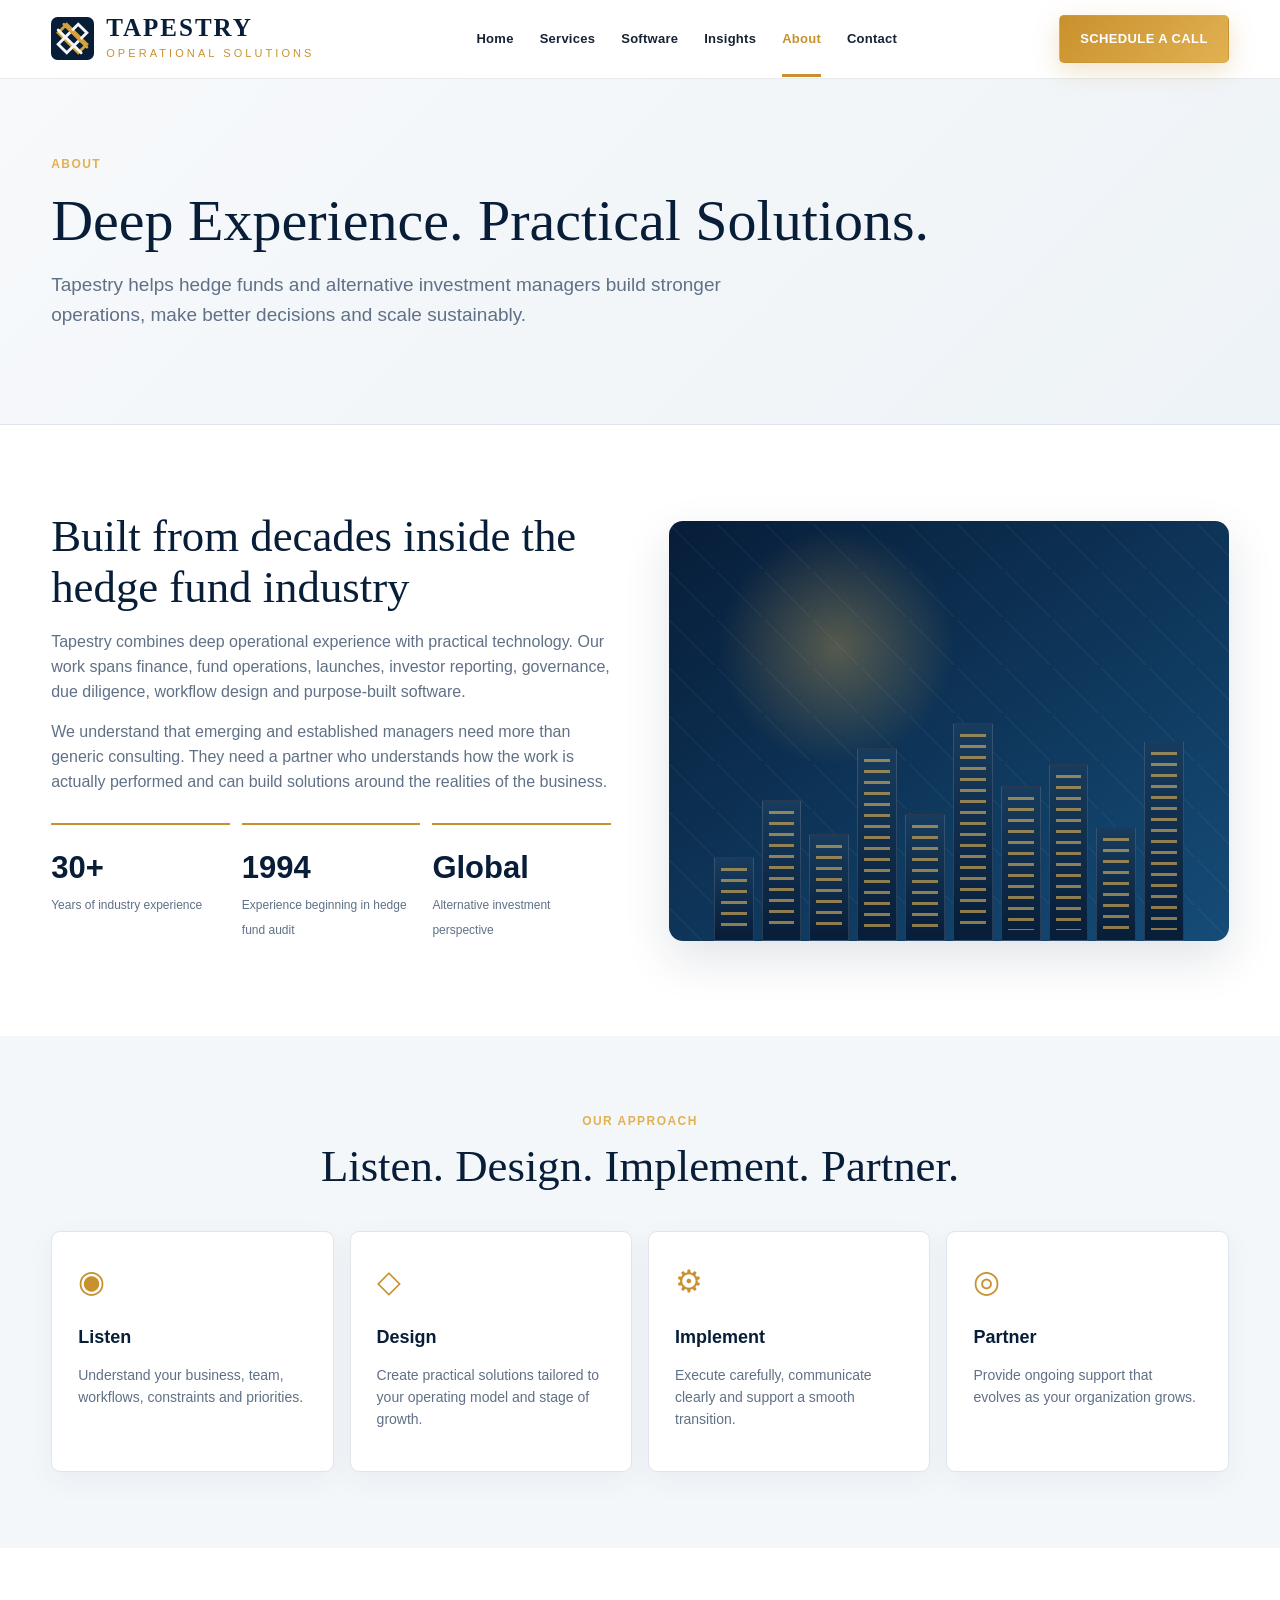
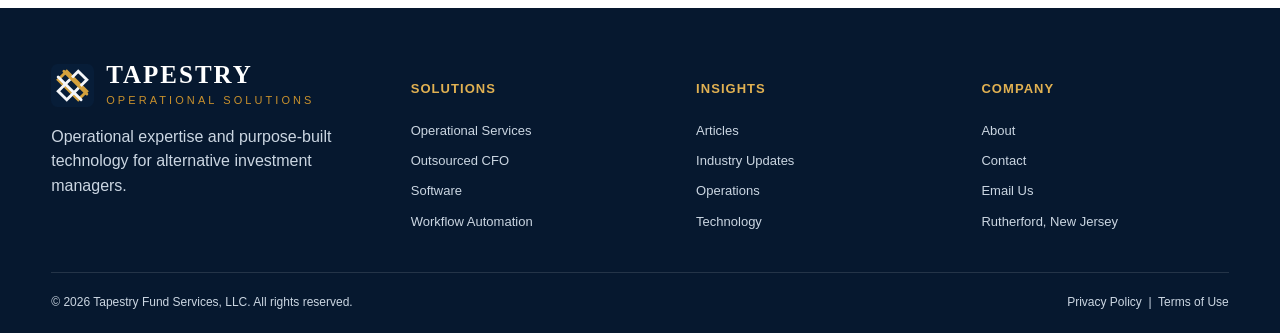
==== about.html @ 98bccb2e "Add files via upload" ====
<!doctype html><html lang="en"><head><meta charset="utf-8"><meta name="viewport" content="width=device-width,initial-scale=1"><meta name="description" content="Operational solutions and technology for alternative investment managers."><title>About | Tapestry</title><link rel="icon" href="assets/images/tapestry-mark.svg"><link rel="stylesheet" href="assets/css/styles.css"></head><body><header class="site-header"><div class="container navbar">
<a class="brand" href="index.html"><img src="assets/images/tapestry-mark.svg" alt="Tapestry"><span class="brand-copy"><strong>TAPESTRY</strong><span>OPERATIONAL SOLUTIONS</span></span></a>
<nav class="nav-links" aria-label="Primary"><a href="index.html" class="">Home</a><a href="services.html" class="">Services</a><a href="software.html" class="">Software</a><a href="insights.html" class="">Insights</a><a href="about.html" class="active">About</a><a href="contact.html" class="">Contact</a></nav><button class="menu-btn" aria-label="Open menu" aria-expanded="false">☰</button><a class="btn btn-primary" href="contact.html">SCHEDULE A CALL</a></div></header><main><section class="page-hero"><div class="container"><div class="eyebrow">About</div><h1>Deep Experience. Practical Solutions.</h1><p>Tapestry helps hedge funds and alternative investment managers build stronger operations, make better decisions and scale sustainably.</p></div></section><section class="section"><div class="container split"><div class="split-copy"><h2>Built from decades inside the hedge fund industry</h2><p>Tapestry combines deep operational experience with practical technology. Our work spans finance, fund operations, launches, investor reporting, governance, due diligence, workflow design and purpose-built software.</p><p>We understand that emerging and established managers need more than generic consulting. They need a partner who understands how the work is actually performed and can build solutions around the realities of the business.</p><div class="stats"><div class="stat"><strong>30+</strong><span>Years of industry experience</span></div><div class="stat"><strong>1994</strong><span>Experience beginning in hedge fund audit</span></div><div class="stat"><strong>Global</strong><span>Alternative investment perspective</span></div></div></div><div class="visual-panel"><div class="city"><i style="height:37%"></i><i style="height:62%"></i><i style="height:47%"></i><i style="height:85%"></i><i style="height:56%"></i><i style="height:96%"></i><i style="height:68%"></i><i style="height:78%"></i><i style="height:50%"></i><i style="height:88%"></i></div></div></div></section><section class="section soft"><div class="container"><div class="section-head"><div class="eyebrow">Our approach</div><h2>Listen. Design. Implement. Partner.</h2></div><div class="cards"><div class="card"><div class="card-icon">◉</div><h3>Listen</h3><p>Understand your business, team, workflows, constraints and priorities.</p></div><div class="card"><div class="card-icon">◇</div><h3>Design</h3><p>Create practical solutions tailored to your operating model and stage of growth.</p></div><div class="card"><div class="card-icon">⚙</div><h3>Implement</h3><p>Execute carefully, communicate clearly and support a smooth transition.</p></div><div class="card"><div class="card-icon">◎</div><h3>Partner</h3><p>Provide ongoing support that evolves as your organization grows.</p></div></div></div></section></main><footer class="footer"><div class="container"><div class="footer-grid">
<div class="footer-brand"><a class="brand" href="index.html"><img src="assets/images/tapestry-mark.svg" alt=""><span class="brand-copy"><strong>TAPESTRY</strong><span>OPERATIONAL SOLUTIONS</span></span></a><p>Operational expertise and purpose-built technology for alternative investment managers.</p></div>
<div><h4>Solutions</h4><ul><li><a href="services.html">Operational Services</a></li><li><a href="services.html">Outsourced CFO</a></li><li><a href="software.html">Software</a></li><li><a href="services.html">Workflow Automation</a></li></ul></div>
<div><h4>Insights</h4><ul><li><a href="insights.html">Articles</a></li><li><a href="insights.html">Industry Updates</a></li><li><a href="insights.html">Operations</a></li><li><a href="insights.html">Technology</a></li></ul></div>
<div><h4>Company</h4><ul><li><a href="about.html">About</a></li><li><a href="contact.html">Contact</a></li><li><a href="mailto:info@tapestryfundservices.com">Email Us</a></li><li>Rutherford, New Jersey</li></ul></div></div>
<div class="copyright"><span>© <span data-year></span> Tapestry Fund Services, LLC. All rights reserved.</span><span>Privacy Policy &nbsp;|&nbsp; Terms of Use</span></div></div></footer><script src="assets/js/script.js"></script></body></html>
---- assets/css/styles.css ----
:root{
  --navy:#071d38; --navy2:#0b2c50; --gold:#c9912d; --gold2:#e1b152;
  --ink:#172235; --muted:#607086; --line:#dfe5ec; --soft:#f4f7fa; --white:#fff;
  --shadow:0 18px 48px rgba(7,29,56,.12); --radius:18px;
}
*{box-sizing:border-box} html{scroll-behavior:smooth} body{margin:0;font-family:Inter,Segoe UI,Arial,sans-serif;color:var(--ink);background:#fff;line-height:1.55}
a{color:inherit;text-decoration:none} img{max-width:100%;display:block}.container{width:min(1180px,92vw);margin:auto}
.site-header{position:sticky;top:0;z-index:50;background:rgba(255,255,255,.96);backdrop-filter:blur(12px);border-bottom:1px solid rgba(223,229,236,.8)}
.navbar{height:78px;display:flex;align-items:center;justify-content:space-between;gap:28px}.brand{display:flex;align-items:center;gap:12px}.brand img{width:43px;height:43px}.brand-copy strong{display:block;font-family:Georgia,serif;font-size:25px;letter-spacing:.08em;color:var(--navy);line-height:1}.brand-copy span{display:block;color:var(--gold);font-size:11px;letter-spacing:.28em;margin-top:5px}
.nav-links{display:flex;align-items:center;gap:26px;font-size:13px;font-weight:700;letter-spacing:.02em}.nav-links a{padding:28px 0 24px;border-bottom:3px solid transparent}.nav-links a:hover,.nav-links a.active{color:var(--gold);border-color:var(--gold)}
.btn{display:inline-flex;align-items:center;justify-content:center;padding:13px 20px;border-radius:5px;font-weight:800;font-size:13px;letter-spacing:.03em;border:1px solid transparent;cursor:pointer;transition:.2s}.btn-primary{background:linear-gradient(135deg,var(--gold),var(--gold2));color:#fff;box-shadow:0 8px 24px rgba(201,145,45,.25)}.btn-primary:hover{transform:translateY(-1px)}.btn-outline{border-color:var(--gold);color:#fff;background:transparent}.btn-dark{background:var(--navy);color:#fff}.menu-btn{display:none;background:none;border:0;font-size:24px;color:var(--navy)}
.hero{background:radial-gradient(circle at 77% 20%,rgba(43,108,166,.34),transparent 32%),linear-gradient(135deg,#06182f 0%,#0a2c50 60%,#071d38 100%);color:#fff;overflow:hidden}.hero-grid{min-height:530px;display:grid;grid-template-columns:1.05fr .95fr;gap:48px;align-items:center;padding:70px 0}.eyebrow{color:var(--gold2);font-weight:800;font-size:12px;letter-spacing:.12em;text-transform:uppercase}.hero h1,.page-hero h1{font-family:Georgia,serif;font-weight:500;line-height:1.06;margin:16px 0 18px}.hero h1{font-size:clamp(45px,5.4vw,76px)}.hero p{font-size:19px;color:#d9e3ef;max-width:680px}.hero-actions{display:flex;gap:14px;margin-top:32px;flex-wrap:wrap}
.dashboard{display:grid;grid-template-columns:1fr 1fr;gap:13px;transform:perspective(1200px) rotateY(-4deg)}.dash-card{background:rgba(7,29,56,.78);border:1px solid rgba(90,157,218,.34);border-radius:8px;padding:17px;min-height:160px;box-shadow:0 24px 60px rgba(0,0,0,.22)}.dash-title{font-size:12px;color:#c9d7e6}.metric{font-size:30px;font-weight:700;margin:4px 0}.positive{color:#87d3ad}.bars{height:88px;display:flex;align-items:end;gap:7px;margin-top:12px}.bars i{display:block;flex:1;background:linear-gradient(#3f96dc,#19548c);border-radius:3px 3px 0 0}.linechart{height:92px;margin-top:12px;position:relative;background:linear-gradient(rgba(255,255,255,.06) 1px,transparent 1px),linear-gradient(90deg,rgba(255,255,255,.05) 1px,transparent 1px);background-size:100% 23px,30px 100%;overflow:hidden}.linechart svg{position:absolute;inset:0;width:100%;height:100%}.donut{width:92px;height:92px;border-radius:50%;background:conic-gradient(#4ca4dc 0 45%,#79b68d 45% 68%,#d3a13d 68% 84%,#2e5b88 84%);position:relative}.donut:after{content:"";position:absolute;inset:21px;border-radius:50%;background:#092542}.donut-wrap{display:flex;align-items:center;gap:22px;margin-top:15px}.legend{font-size:12px;color:#c9d7e6}.risk-list{list-style:none;padding:6px 0 0;margin:0}.risk-list li{display:flex;justify-content:space-between;padding:7px 0;border-bottom:1px solid rgba(255,255,255,.1);font-size:13px}
.trust-strip{border-bottom:1px solid var(--line);background:#fff}.trust-grid{display:grid;grid-template-columns:repeat(4,1fr)}.trust-item{padding:26px 24px;display:flex;gap:15px;border-right:1px solid var(--line)}.trust-item:last-child{border-right:0}.icon{width:42px;height:42px;border:2px solid var(--gold);border-radius:50%;display:grid;place-items:center;color:var(--gold);font-weight:800;flex:none}.trust-item strong{display:block;color:var(--navy)}.trust-item small{color:var(--muted)}
.section{padding:76px 0}.section.soft{background:var(--soft)}.section-head{text-align:center;max-width:830px;margin:0 auto 38px}.section-head h2,.split-copy h2{font-family:Georgia,serif;font-weight:500;color:var(--navy);font-size:clamp(32px,3.5vw,48px);line-height:1.15;margin:10px 0}.section-head p,.split-copy p{color:var(--muted)}
.cards{display:grid;grid-template-columns:repeat(4,1fr);gap:16px}.card{background:#fff;border:1px solid var(--line);border-radius:9px;padding:26px;min-height:235px;box-shadow:0 8px 28px rgba(7,29,56,.05);transition:.2s}.card:hover{transform:translateY(-4px);box-shadow:var(--shadow)}.card h3{color:var(--navy);font-size:18px;margin:18px 0 8px}.card p{font-size:14px;color:var(--muted)}.card .arrow{display:block;color:var(--gold);font-size:26px;margin-top:18px}.card-icon{font-size:31px;color:var(--gold)}
.cta-band{background:linear-gradient(100deg,#071d38,#0e3a65);color:#fff;border-radius:10px;padding:29px 34px;display:flex;align-items:center;justify-content:space-between;gap:28px}.cta-band h3{margin:0 0 5px;font-family:Georgia,serif;font-size:28px}.cta-band p{margin:0;color:#cdd9e6}
.page-hero{background:linear-gradient(135deg,#f7f9fb,#eef3f7);border-bottom:1px solid var(--line);padding:76px 0}.page-hero h1{font-size:58px;color:var(--navy)}.page-hero p{font-size:19px;color:var(--muted);max-width:720px}
.service-list{max-width:920px;margin:auto;border:1px solid var(--line);border-radius:10px;overflow:hidden;background:#fff}.service-row{display:grid;grid-template-columns:54px 1fr 30px;gap:18px;align-items:center;padding:24px 26px;border-bottom:1px solid var(--line)}.service-row:last-child{border-bottom:0}.service-row h3{margin:0;color:var(--navy)}.service-row p{margin:3px 0 0;color:var(--muted)}.service-row .row-arrow{font-size:24px;color:var(--gold)}
.product-grid{display:grid;grid-template-columns:repeat(2,1fr);gap:24px}.product-card{display:grid;grid-template-columns:.85fr 1.15fr;border:1px solid var(--line);border-radius:12px;overflow:hidden;background:#fff;box-shadow:0 12px 34px rgba(7,29,56,.07)}.product-visual{background:linear-gradient(145deg,#071d38,#174f7c);padding:24px;display:flex;align-items:center;justify-content:center}.mini-dashboard{width:100%;background:#092541;border:1px solid rgba(255,255,255,.17);padding:15px;border-radius:8px;color:#fff}.mini-dashboard .mini-bars{height:95px;display:flex;align-items:end;gap:7px}.mini-bars i{flex:1;background:linear-gradient(#d8a33f,#76b587);border-radius:2px 2px 0 0}.product-copy{padding:28px}.product-copy h3{font-size:25px;color:var(--navy);margin:0 0 8px}.product-copy p{color:var(--muted)}.product-copy ul{padding-left:18px;color:var(--muted);font-size:14px}.product-copy li{margin:6px 0}
.split{display:grid;grid-template-columns:1fr 1fr;gap:58px;align-items:center}.stats{display:grid;grid-template-columns:repeat(3,1fr);gap:12px;margin-top:28px}.stat{padding:19px 0;border-top:2px solid var(--gold)}.stat strong{display:block;font-size:31px;color:var(--navy)}.stat span{font-size:12px;color:var(--muted)}.visual-panel{min-height:420px;border-radius:14px;background:linear-gradient(145deg,#071d38,#154c78);box-shadow:var(--shadow);position:relative;overflow:hidden}.visual-panel:before{content:"";position:absolute;inset:0;background:radial-gradient(circle at 30% 30%,rgba(225,177,82,.35),transparent 24%),linear-gradient(45deg,transparent 46%,rgba(255,255,255,.08) 47%,transparent 48%);background-size:auto,48px 48px}.visual-panel .city{position:absolute;left:8%;right:8%;bottom:0;height:54%;display:flex;gap:8px;align-items:end}.city i{display:block;flex:1;background:linear-gradient(#183c5e,#071d38);border:1px solid rgba(255,255,255,.13);position:relative}.city i:after{content:"";position:absolute;inset:10px 6px;background:repeating-linear-gradient(#e4b85a 0 3px,transparent 3px 11px);opacity:.6}
.insights-layout{display:grid;grid-template-columns:1fr 310px;gap:45px}.article-list{display:grid;gap:20px}.article-card{display:grid;grid-template-columns:180px 1fr;border:1px solid var(--line);border-radius:10px;overflow:hidden;background:#fff}.article-thumb{background:linear-gradient(135deg,#0d3b65,#d2a04a);min-height:150px}.article-copy{padding:22px}.article-copy .meta{color:var(--gold);font-size:12px;text-transform:uppercase;letter-spacing:.08em}.article-copy h3{margin:7px 0;color:var(--navy)}.article-copy p{margin:0;color:var(--muted);font-size:14px}.sidebar-box{border:1px solid var(--line);border-radius:10px;padding:24px;margin-bottom:20px}.sidebar-box h3{margin-top:0;color:var(--navy)}.topic-list{list-style:none;padding:0;margin:0}.topic-list li{padding:9px 0;border-bottom:1px solid var(--line);color:var(--muted)}
.contact-grid{display:grid;grid-template-columns:.8fr 1.2fr;gap:55px}.contact-list{list-style:none;padding:0}.contact-list li{padding:12px 0;color:var(--muted)}.contact-form{border:1px solid var(--line);border-radius:12px;padding:30px;background:#fff;box-shadow:0 12px 34px rgba(7,29,56,.06)}.form-grid{display:grid;grid-template-columns:1fr 1fr;gap:18px}.field{display:flex;flex-direction:column;gap:7px}.field.full{grid-column:1/-1}.field label{font-weight:700;font-size:13px}.field input,.field textarea,.field select{font:inherit;border:1px solid #cfd7e1;border-radius:5px;padding:12px 13px}.field textarea{min-height:150px;resize:vertical}
.product-hero{display:grid;grid-template-columns:1fr 1fr;gap:55px;align-items:center}.feature-list{list-style:none;padding:0}.feature-list li{padding:8px 0;color:var(--muted)}.feature-list li:before{content:"✓";color:var(--gold);font-weight:900;margin-right:10px}.laptop{background:#e8edf2;border:11px solid #1b2530;border-bottom-width:24px;border-radius:14px 14px 7px 7px;padding:8px;box-shadow:var(--shadow)}.screen{background:#fff;min-height:260px;padding:12px}.screen-top{height:20px;background:#edf1f5;margin-bottom:12px}.screen-grid{display:grid;grid-template-columns:1fr 1fr;gap:9px}.screen-box{height:96px;background:linear-gradient(145deg,#f5f7f9,#e7eef4);border:1px solid #d8e0e8;position:relative}.screen-box:after{content:"";position:absolute;left:11px;right:11px;bottom:14px;height:45px;background:linear-gradient(160deg,transparent 43%,#2d6f9c 45% 48%,transparent 50%),linear-gradient(20deg,transparent 45%,#c9912d 47% 50%,transparent 52%)}
.footer{background:#06182f;color:#cbd6e2;padding:54px 0 22px;margin-top:60px}.footer-grid{display:grid;grid-template-columns:1.3fr repeat(3,1fr);gap:38px}.footer h4{color:var(--gold2);font-size:13px;text-transform:uppercase;letter-spacing:.08em}.footer ul{list-style:none;padding:0;margin:0}.footer li{padding:5px 0;font-size:13px}.footer-brand .brand-copy strong{color:#fff}.copyright{border-top:1px solid rgba(255,255,255,.12);margin-top:35px;padding-top:20px;font-size:12px;display:flex;justify-content:space-between;gap:20px}
@media(max-width:960px){.nav-links{display:none;position:absolute;top:78px;left:0;right:0;background:#fff;flex-direction:column;align-items:flex-start;padding:20px 5vw;box-shadow:var(--shadow)}.nav-links.open{display:flex}.nav-links a{padding:8px 0}.menu-btn{display:block}.navbar>.btn{display:none}.hero-grid,.split,.contact-grid,.product-hero{grid-template-columns:1fr}.dashboard{transform:none}.cards{grid-template-columns:repeat(2,1fr)}.trust-grid{grid-template-columns:repeat(2,1fr)}.product-grid{grid-template-columns:1fr}.insights-layout{grid-template-columns:1fr}.footer-grid{grid-template-columns:1fr 1fr}.hero-grid{padding:55px 0}.page-hero h1{font-size:46px}}
@media(max-width:620px){.brand-copy strong{font-size:19px}.brand-copy span{font-size:8px}.dashboard{grid-template-columns:1fr}.cards,.trust-grid,.stats,.form-grid{grid-template-columns:1fr}.product-card{grid-template-columns:1fr}.article-card{grid-template-columns:1fr}.article-thumb{min-height:120px}.footer-grid{grid-template-columns:1fr}.copyright{flex-direction:column}.cta-band{align-items:flex-start;flex-direction:column}.hero h1{font-size:43px}.page-hero{padding:55px 0}.page-hero h1{font-size:39px}}
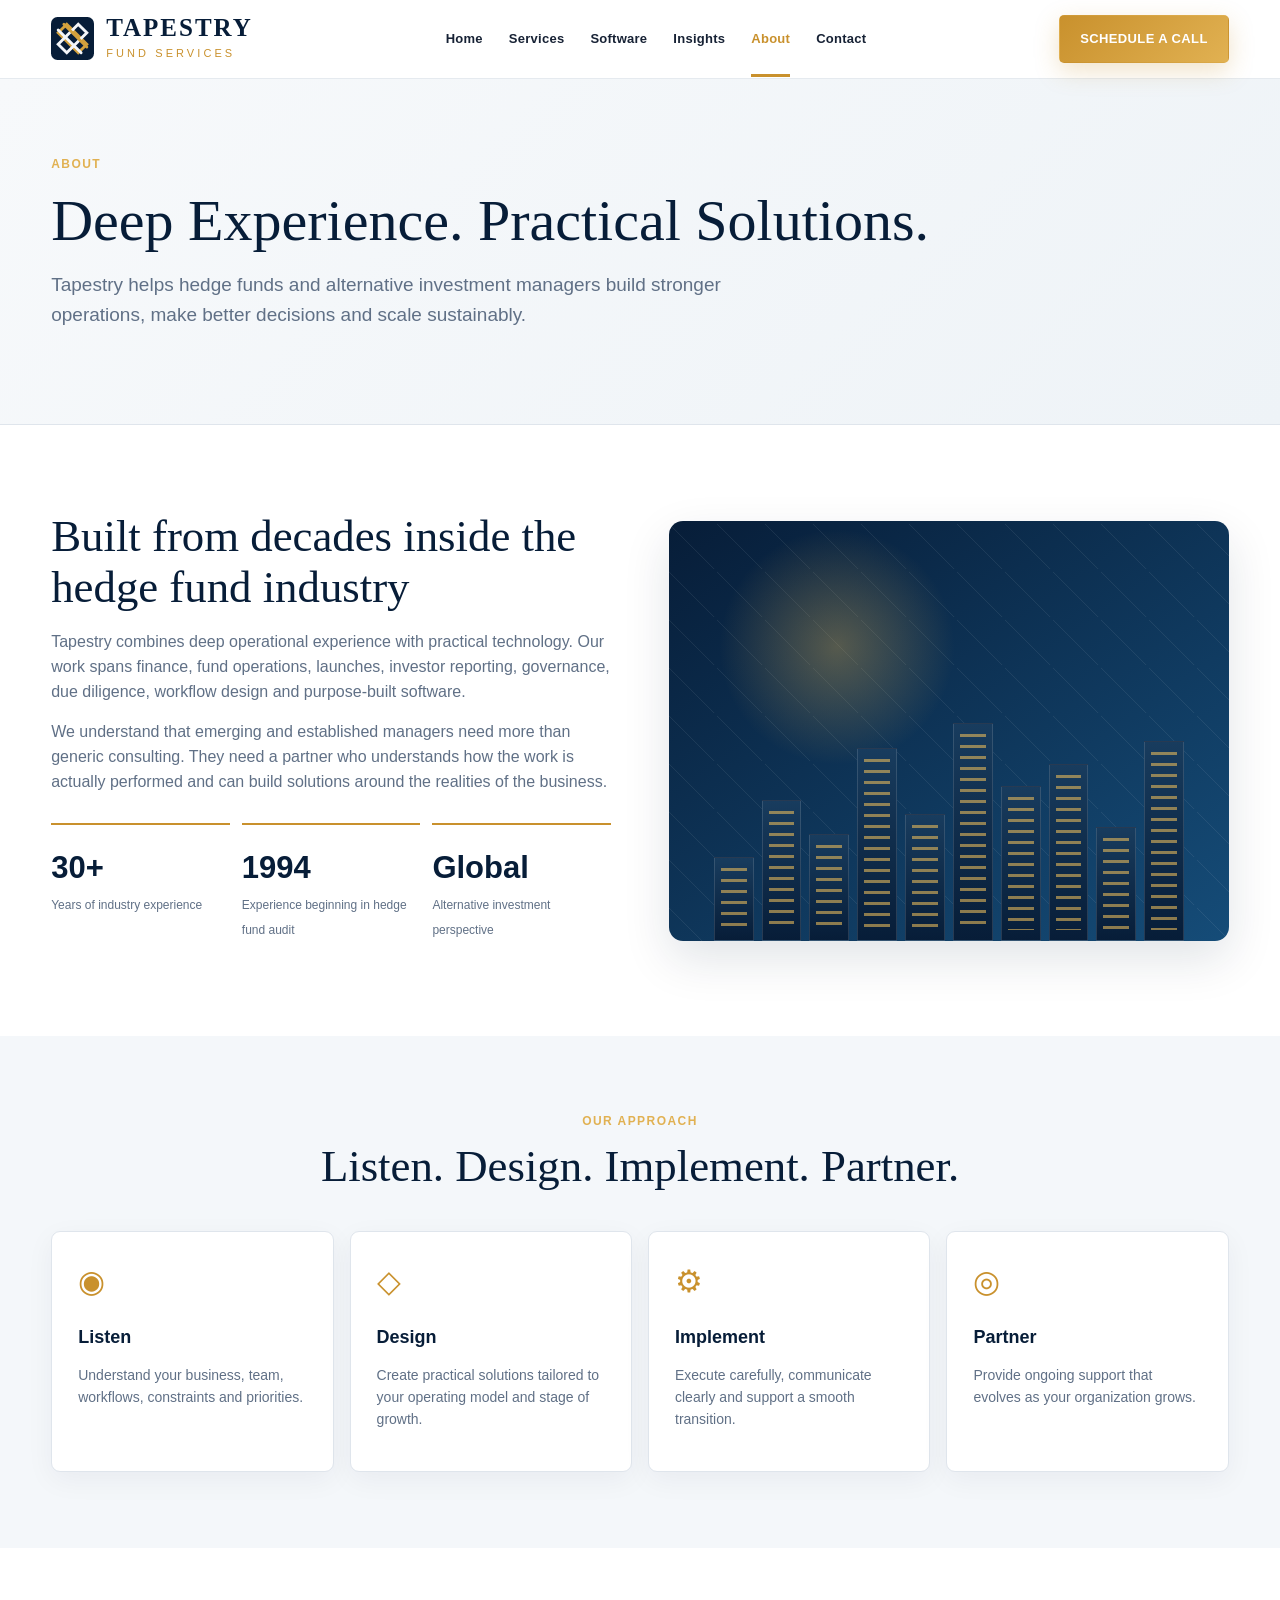
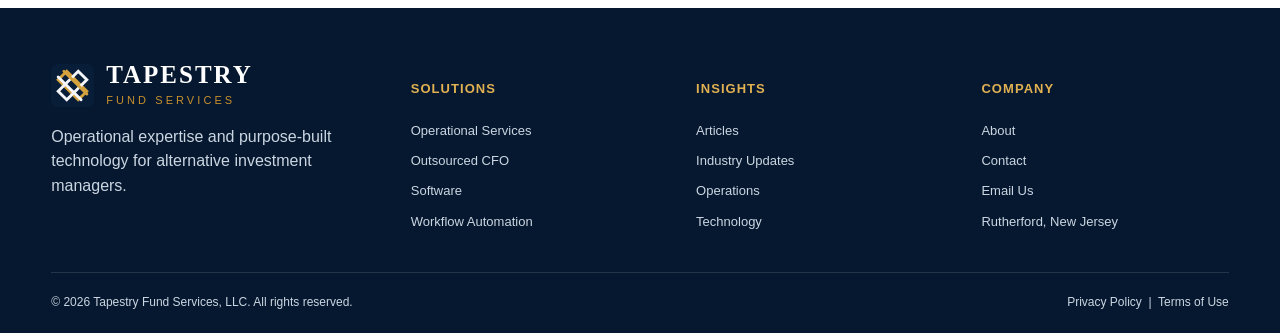
==== commit b29120f7: "Add files via upload" ====
--- a/about.html
+++ b/about.html
@@ -1,7 +1,7 @@
 <!doctype html><html lang="en"><head><meta charset="utf-8"><meta name="viewport" content="width=device-width,initial-scale=1"><meta name="description" content="Operational solutions and technology for alternative investment managers."><title>About | Tapestry</title><link rel="icon" href="assets/images/tapestry-mark.svg"><link rel="stylesheet" href="assets/css/styles.css"></head><body><header class="site-header"><div class="container navbar">
-<a class="brand" href="index.html"><img src="assets/images/tapestry-mark.svg" alt="Tapestry"><span class="brand-copy"><strong>TAPESTRY</strong><span>OPERATIONAL SOLUTIONS</span></span></a>
+<a class="brand" href="index.html"><img src="assets/images/tapestry-mark.svg" alt="Tapestry"><span class="brand-copy"><strong>TAPESTRY</strong><span>FUND SERVICES</span></span></a>
 <nav class="nav-links" aria-label="Primary"><a href="index.html" class="">Home</a><a href="services.html" class="">Services</a><a href="software.html" class="">Software</a><a href="insights.html" class="">Insights</a><a href="about.html" class="active">About</a><a href="contact.html" class="">Contact</a></nav><button class="menu-btn" aria-label="Open menu" aria-expanded="false">☰</button><a class="btn btn-primary" href="contact.html">SCHEDULE A CALL</a></div></header><main><section class="page-hero"><div class="container"><div class="eyebrow">About</div><h1>Deep Experience. Practical Solutions.</h1><p>Tapestry helps hedge funds and alternative investment managers build stronger operations, make better decisions and scale sustainably.</p></div></section><section class="section"><div class="container split"><div class="split-copy"><h2>Built from decades inside the hedge fund industry</h2><p>Tapestry combines deep operational experience with practical technology. Our work spans finance, fund operations, launches, investor reporting, governance, due diligence, workflow design and purpose-built software.</p><p>We understand that emerging and established managers need more than generic consulting. They need a partner who understands how the work is actually performed and can build solutions around the realities of the business.</p><div class="stats"><div class="stat"><strong>30+</strong><span>Years of industry experience</span></div><div class="stat"><strong>1994</strong><span>Experience beginning in hedge fund audit</span></div><div class="stat"><strong>Global</strong><span>Alternative investment perspective</span></div></div></div><div class="visual-panel"><div class="city"><i style="height:37%"></i><i style="height:62%"></i><i style="height:47%"></i><i style="height:85%"></i><i style="height:56%"></i><i style="height:96%"></i><i style="height:68%"></i><i style="height:78%"></i><i style="height:50%"></i><i style="height:88%"></i></div></div></div></section><section class="section soft"><div class="container"><div class="section-head"><div class="eyebrow">Our approach</div><h2>Listen. Design. Implement. Partner.</h2></div><div class="cards"><div class="card"><div class="card-icon">◉</div><h3>Listen</h3><p>Understand your business, team, workflows, constraints and priorities.</p></div><div class="card"><div class="card-icon">◇</div><h3>Design</h3><p>Create practical solutions tailored to your operating model and stage of growth.</p></div><div class="card"><div class="card-icon">⚙</div><h3>Implement</h3><p>Execute carefully, communicate clearly and support a smooth transition.</p></div><div class="card"><div class="card-icon">◎</div><h3>Partner</h3><p>Provide ongoing support that evolves as your organization grows.</p></div></div></div></section></main><footer class="footer"><div class="container"><div class="footer-grid">
-<div class="footer-brand"><a class="brand" href="index.html"><img src="assets/images/tapestry-mark.svg" alt=""><span class="brand-copy"><strong>TAPESTRY</strong><span>OPERATIONAL SOLUTIONS</span></span></a><p>Operational expertise and purpose-built technology for alternative investment managers.</p></div>
+<div class="footer-brand"><a class="brand" href="index.html"><img src="assets/images/tapestry-mark.svg" alt=""><span class="brand-copy"><strong>TAPESTRY</strong><span>FUND SERVICES</span></span></a><p>Operational expertise and purpose-built technology for alternative investment managers.</p></div>
 <div><h4>Solutions</h4><ul><li><a href="services.html">Operational Services</a></li><li><a href="services.html">Outsourced CFO</a></li><li><a href="software.html">Software</a></li><li><a href="services.html">Workflow Automation</a></li></ul></div>
 <div><h4>Insights</h4><ul><li><a href="insights.html">Articles</a></li><li><a href="insights.html">Industry Updates</a></li><li><a href="insights.html">Operations</a></li><li><a href="insights.html">Technology</a></li></ul></div>
 <div><h4>Company</h4><ul><li><a href="about.html">About</a></li><li><a href="contact.html">Contact</a></li><li><a href="mailto:info@tapestryfundservices.com">Email Us</a></li><li>Rutherford, New Jersey</li></ul></div></div>
